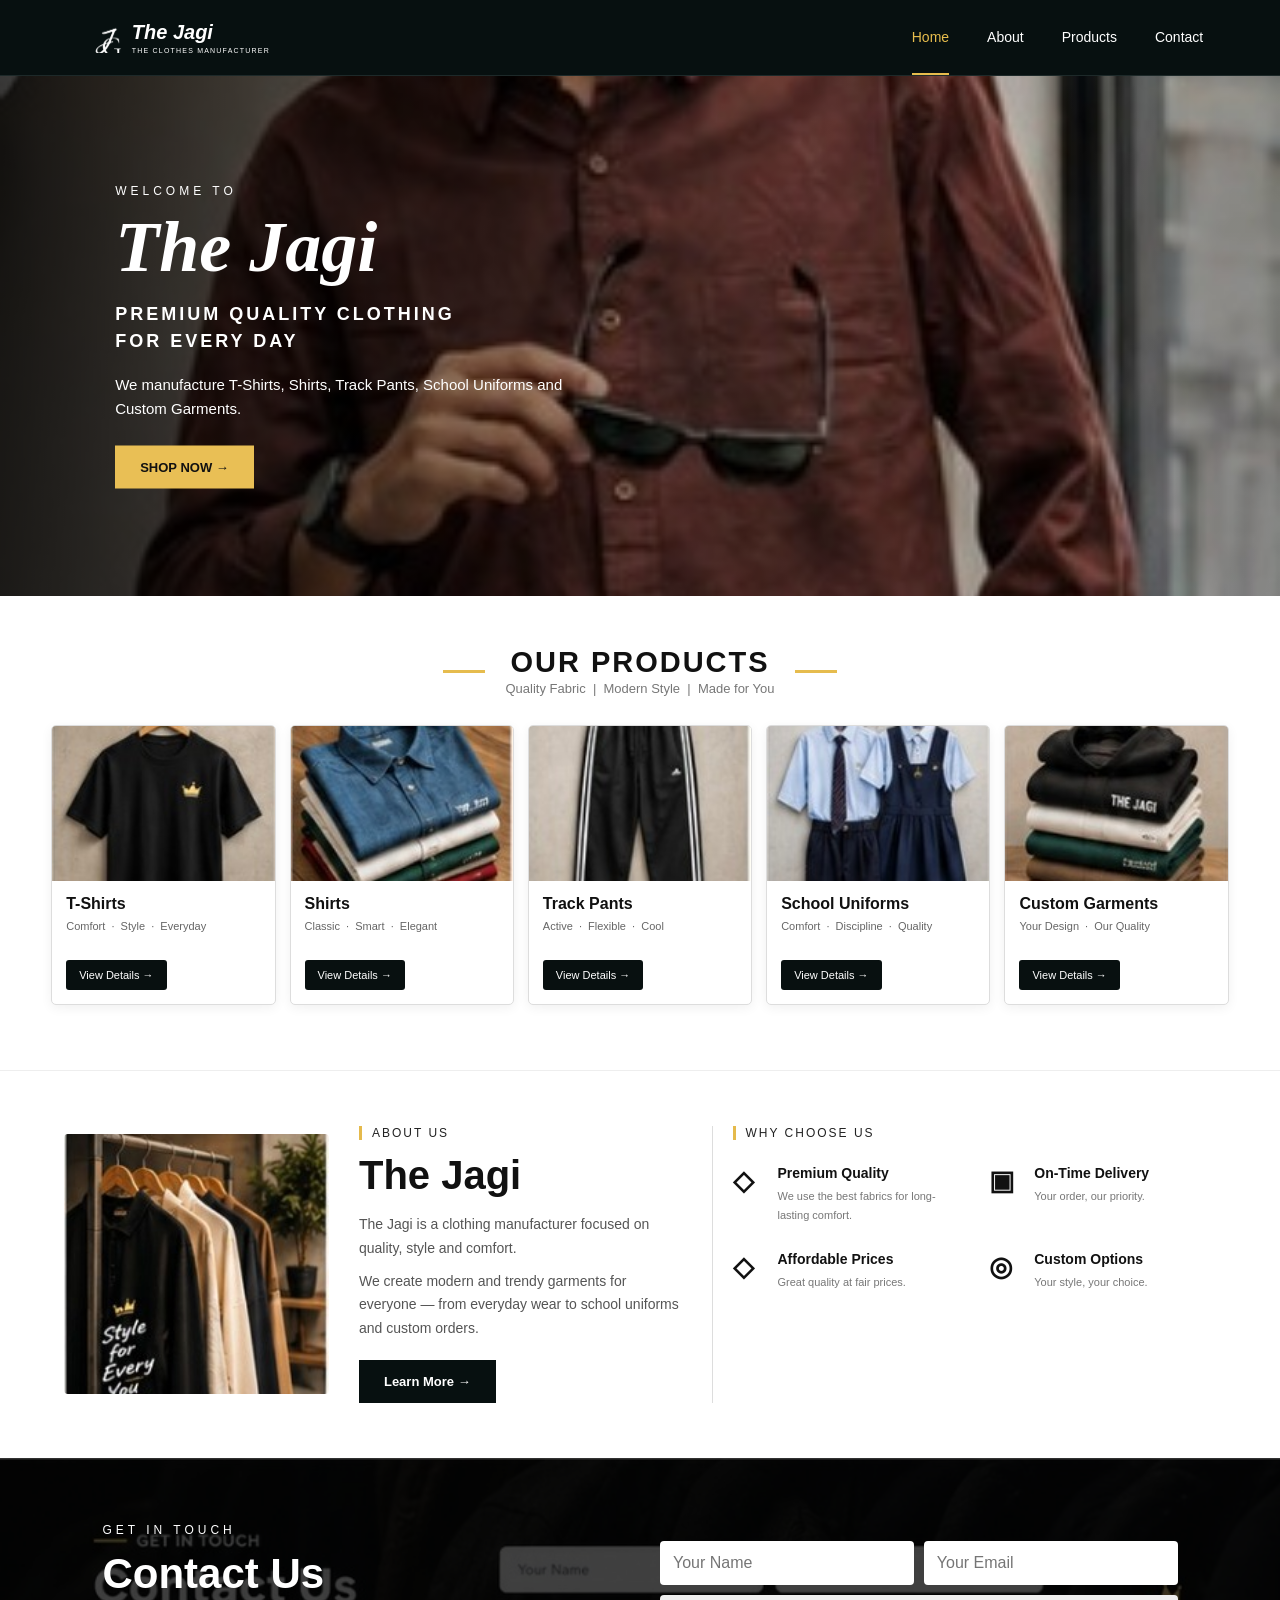
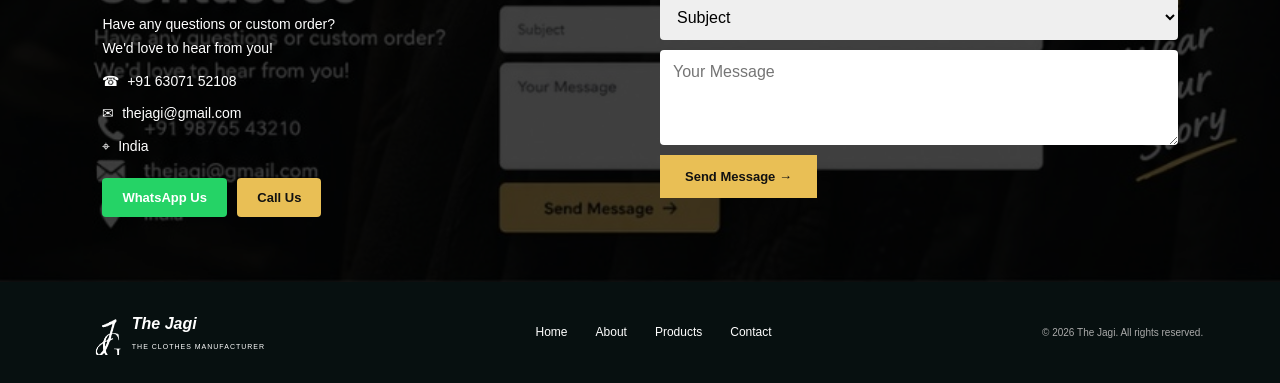
==== index.html @ 362e5039 "Update index.html" ====
<!DOCTYPE html>
<html lang="en">
<head>
  <meta charset="UTF-8">
  <meta name="viewport" content="width=device-width, initial-scale=1.0">
  <meta name="description" content="The Jagi - Premium clothing manufacturer for T-Shirts, Shirts, Track Pants, School Uniforms and Custom Garments.">
  <title>The Jagi | The Clothes Manufacturer</title>
  <link rel="stylesheet" href="style.css">
</head>
<body>
<header class="site-header">
  <a class="brand" href="#home" aria-label="The Jagi home">
    <img src="images/jagi-logo-white.png" alt="Jagi logo">
    <span><b>The Jagi</b><small>THE CLOTHES MANUFACTURER</small></span>
  </a>
  <nav>
    <a class="active" href="#home">Home</a>
    <a href="#about">About</a>
    <a href="#products">Products</a>
    <a href="#contact">Contact</a>
  </nav>
  <button class="menu" aria-label="Open menu">☰</button>
</header>

<main>
<section class="hero" id="home">
  <img class="hero-photo" src="images/hero.jpg" alt="The Jagi fashion collection">
  <div class="hero-overlay"></div>
  <div class="hero-content">
    <p class="eyebrow">WELCOME TO</p>
    <h1>The Jagi</h1>
    <h2>PREMIUM QUALITY CLOTHING<br>FOR EVERY DAY</h2>
    <p>We manufacture T-Shirts, Shirts, Track Pants, School Uniforms and Custom Garments.</p>
    <a class="gold-button" href="#products">SHOP NOW →</a>
  </div>
</section>

<section class="products-section" id="products">
  <div class="section-title"><span></span><div><p>OUR PRODUCTS</p><small>Quality Fabric &nbsp;|&nbsp; Modern Style &nbsp;|&nbsp; Made for You</small></div><span></span></div>
  <div class="products">
    <article class="card"><img src="images/tshirts.jpg" alt="T-Shirts"><div><h3>T-Shirts</h3><p>Comfort &nbsp;·&nbsp; Style &nbsp;·&nbsp; Everyday</p><a href="#contact">View Details →</a></div></article>
    <article class="card"><img src="images/shirts.jpg" alt="Shirts"><div><h3>Shirts</h3><p>Classic &nbsp;·&nbsp; Smart &nbsp;·&nbsp; Elegant</p><a href="#contact">View Details →</a></div></article>
    <article class="card"><img src="images/track-pants.jpg" alt="Track Pants"><div><h3>Track Pants</h3><p>Active &nbsp;·&nbsp; Flexible &nbsp;·&nbsp; Cool</p><a href="#contact">View Details →</a></div></article>
    <article class="card"><img src="images/school-uniforms.jpg" alt="School Uniforms"><div><h3>School Uniforms</h3><p>Comfort &nbsp;·&nbsp; Discipline &nbsp;·&nbsp; Quality</p><a href="#contact">View Details →</a></div></article>
    <article class="card"><img src="images/custom-garments.jpg" alt="Custom Garments"><div><h3>Custom Garments</h3><p>Your Design &nbsp;·&nbsp; Our Quality</p><a href="#contact">View Details →</a></div></article>
  </div>
</section>

<section class="about" id="about">
  <img src="images/about.jpg" alt="The Jagi clothing collection">
  <div class="about-copy"><p class="eyebrow dark">ABOUT US</p><h2>The Jagi</h2><p>The Jagi is a clothing manufacturer focused on quality, style and comfort.</p><p>We create modern and trendy garments for everyone — from everyday wear to school uniforms and custom orders.</p><a class="dark-button" href="#contact">Learn More →</a></div>
  <div class="why"><p class="eyebrow dark">WHY CHOOSE US</p><div class="why-grid"><div><b>◇</b><h4>Premium Quality</h4><small>We use the best fabrics for long-lasting comfort.</small></div><div><b>▣</b><h4>On-Time Delivery</h4><small>Your order, our priority.</small></div><div><b>◇</b><h4>Affordable Prices</h4><small>Great quality at fair prices.</small></div><div><b>◎</b><h4>Custom Options</h4><small>Your style, your choice.</small></div></div></div>
</section>

<section class="contact" id="contact">
  <img class="contact-bg" src="images/contact-bg.jpg" alt="">
  <div class="contact-overlay"></div>
  <div class="contact-copy">
  <p class="eyebrow">GET IN TOUCH</p>
  <h2>Contact Us</h2>

  <p>Have any questions or custom order?<br>
  We'd love to hear from you!</p>

  <p>☎ &nbsp;+91 63071 52108</p>
  <p>✉ &nbsp;thejagi@gmail.com</p>
  <p>⌖ &nbsp;India</p>

  <a href="https://wa.me/916307152108" class="whatsapp-btn">
    WhatsApp Us
  </a>

  <a href="tel:+916307152108" class="call-btn">
    Call Us
  </a>
  </div>
  <form id="contactForm"><input id="name" placeholder="Your Name" required><input id="email" type="email" placeholder="Your Email" required><select id="subject"><option>Subject</option><option>Bulk Order</option><option>Custom Garments</option><option>School Uniforms</option></select><textarea id="message" placeholder="Your Message"></textarea><button class="gold-button" type="submit">Send Message →</button></form>
</section>
</main>

<footer><div class="footer-brand"><img src="images/jagi-logo-white.png" alt="Jagi logo"><b>The Jagi</b><small>THE CLOTHES MANUFACTURER</small></div><div class="footer-links"><a href="#home">Home</a><a href="#about">About</a><a href="#products">Products</a><a href="#contact">Contact</a></div><p>© 2026 The Jagi. All rights reserved.</p></footer>
<script src="script.js"></script>
</body>
</html>
---- style.css ----
*{box-sizing:border-box;margin:0;padding:0}html{scroll-behavior:smooth}body{font-family:Arial,Helvetica,sans-serif;color:#111;background:#fff}.site-header{height:76px;background:#071010;color:#fff;display:flex;align-items:center;justify-content:space-between;padding:0 6%;position:sticky;top:0;z-index:20;border-bottom:1px solid #1d2929}.brand{display:flex;align-items:center;gap:10px;color:#fff;text-decoration:none}.brand img{width:45px;height:48px;object-fit:contain}.brand span{display:flex;flex-direction:column}.brand b{font-size:20px;font-style:italic}.brand small{font-size:7px;letter-spacing:1.2px;margin-top:3px}.site-header nav{display:flex;gap:38px}.site-header nav a{color:#fff;text-decoration:none;font-size:14px;padding:28px 0}.site-header nav a.active{color:#e7bd4d;border-bottom:2px solid #e7bd4d}.menu{display:none;background:none;color:#fff;border:0;font-size:24px}.hero{height:520px;position:relative;overflow:hidden;background:#111}.hero-photo{width:100%;height:100%;object-fit:cover;object-position:center}.hero-overlay{position:absolute;inset:0;background:linear-gradient(90deg,rgba(0,0,0,.78),rgba(0,0,0,.12) 70%)}.hero-content{position:absolute;left:9%;top:50%;transform:translateY(-50%);max-width:480px;color:#fff}.eyebrow{letter-spacing:4px;font-size:12px;margin-bottom:13px}.hero h1{font-size:72px;font-family:Georgia,serif;font-style:italic;line-height:1}.hero h2{font-size:18px;letter-spacing:3px;line-height:1.5;margin:18px 0}.hero-content>p:not(.eyebrow){font-size:15px;line-height:1.6;margin-bottom:25px}.gold-button,.dark-button{display:inline-block;border:0;padding:14px 25px;text-decoration:none;font-weight:700;font-size:13px}.gold-button{background:#e9bf55;color:#111}.dark-button{background:#071010;color:#fff}.products-section{padding:50px 4% 65px}.section-title{display:flex;align-items:center;justify-content:center;gap:20px;text-align:center;margin-bottom:28px}.section-title>span{width:42px;height:3px;background:#e6bc4e}.section-title p{font-size:29px;font-weight:800;letter-spacing:2px}.section-title small{color:#777;font-size:13px}.products{display:grid;grid-template-columns:repeat(5,1fr);gap:14px}.card{border:1px solid #ddd;border-radius:5px;overflow:hidden;background:#fff;box-shadow:0 3px 12px rgba(0,0,0,.06)}.card img{display:block;width:100%;height:155px;object-fit:cover}.card>div{padding:14px}.card h3{font-size:16px;margin-bottom:7px}.card p{font-size:11px;color:#666;min-height:27px}.card a{display:inline-block;margin-top:13px;background:#081010;color:#fff;text-decoration:none;padding:9px 13px;font-size:11px;border-radius:3px}.about{display:grid;grid-template-columns:23% 28% 1fr;gap:30px;align-items:center;padding:55px 5%;border-top:1px solid #eee}.about>img{width:100%;height:260px;object-fit:cover;border-radius:4px}.eyebrow.dark{color:#222;border-left:3px solid #e5ba4c;padding-left:10px;letter-spacing:2px}.about-copy h2{font-size:40px;margin:6px 0 15px}.about-copy p:not(.eyebrow){font-size:14px;line-height:1.7;color:#555;margin-bottom:9px}.about-copy .dark-button{margin-top:10px}.why{align-self:stretch;padding-left:20px;border-left:1px solid #ddd}.why-grid{display:grid;grid-template-columns:1fr 1fr;gap:28px 30px;margin-top:25px}.why-grid div{position:relative;padding-left:45px}.why-grid b{position:absolute;left:0;top:0;font-size:27px}.why-grid h4{font-size:14px;margin-bottom:5px}.why-grid small{font-size:11px;color:#777;line-height:1.5}.contact{min-height:370px;position:relative;overflow:hidden;color:#fff;display:grid;grid-template-columns:1fr 1fr;gap:40px;padding:65px 8%;align-items:center}.contact-bg{position:absolute;inset:0;width:100%;height:100%;object-fit:cover}.contact-overlay{position:absolute;inset:0;background:rgba(0,0,0,.75)}.contact>*:not(.contact-bg):not(.contact-overlay){position:relative;z-index:1}.contact h2{font-size:42px;margin-bottom:15px}.contact-copy>p:not(.eyebrow){font-size:14px;line-height:1.7;margin:9px 0}.contact form{display:grid;grid-template-columns:1fr 1fr;gap:10px}.contact input,.contact select,.contact textarea{width:100%;padding:13px;border:0;border-radius:4px;font:inherit}.contact select,.contact textarea{grid-column:1/-1}.contact textarea{height:95px;resize:vertical}.contact button{justify-self:start}.contact form .gold-button{cursor:pointer}footer{background:#071010;color:#fff;display:flex;align-items:center;justify-content:space-between;padding:28px 6%;gap:25px}.footer-brand{display:grid;grid-template-columns:45px auto;grid-template-rows:auto auto;column-gap:10px;align-items:center}.footer-brand img{width:45px;height:45px;grid-row:1/3}.footer-brand b{font-style:italic}.footer-brand small{font-size:7px;letter-spacing:1px}.footer-links{display:flex;gap:28px}.footer-links a{color:#fff;text-decoration:none;font-size:12px}footer>p{font-size:10px;color:#aaa}@media(max-width:900px){.products{grid-template-columns:repeat(2,1fr)}.about{grid-template-columns:1fr 1fr}.why{grid-column:1/-1;border-left:0;border-top:1px solid #ddd;padding:25px 0 0}.hero h1{font-size:56px}.contact{padding:50px 6%}}@media(max-width:650px){.site-header{height:65px;padding:0 5%}.site-header nav{display:none}.menu{display:block}.brand img{width:38px}.hero{height:480px}.hero-content{left:7%;right:7%}.hero h1{font-size:48px}.hero h2{font-size:14px}.products-section{padding:40px 5%}.products{grid-template-columns:1fr 1fr}.card img{height:125px}.section-title p{font-size:22px}.section-title small{font-size:10px}.about{grid-template-columns:1fr;padding:45px 7%}.why{grid-column:auto}.contact{grid-template-columns:1fr;padding:50px 7%}.contact h2{font-size:34px}.contact form{grid-template-columns:1fr}.contact select,.contact textarea{grid-column:auto}.contact button{width:100%}footer{flex-direction:column;align-items:flex-start}.footer-links{flex-wrap:wrap}}
.whatsapp-btn,
.call-btn {
  display: inline-block;
  padding: 12px 20px;
  margin: 10px 6px 0 0;
  border-radius: 4px;
  text-decoration: none;
  font-size: 13px;
  font-weight: 700;
  transition: 0.3s ease;
}

.whatsapp-btn {
  background: #25D366;
  color: #fff;
}

.call-btn {
  background: #e9bf55;
  color: #111;
}

.whatsapp-btn:hover,
.call-btn:hover {
  transform: translateY(-2px);
  opacity: 0.9;
}
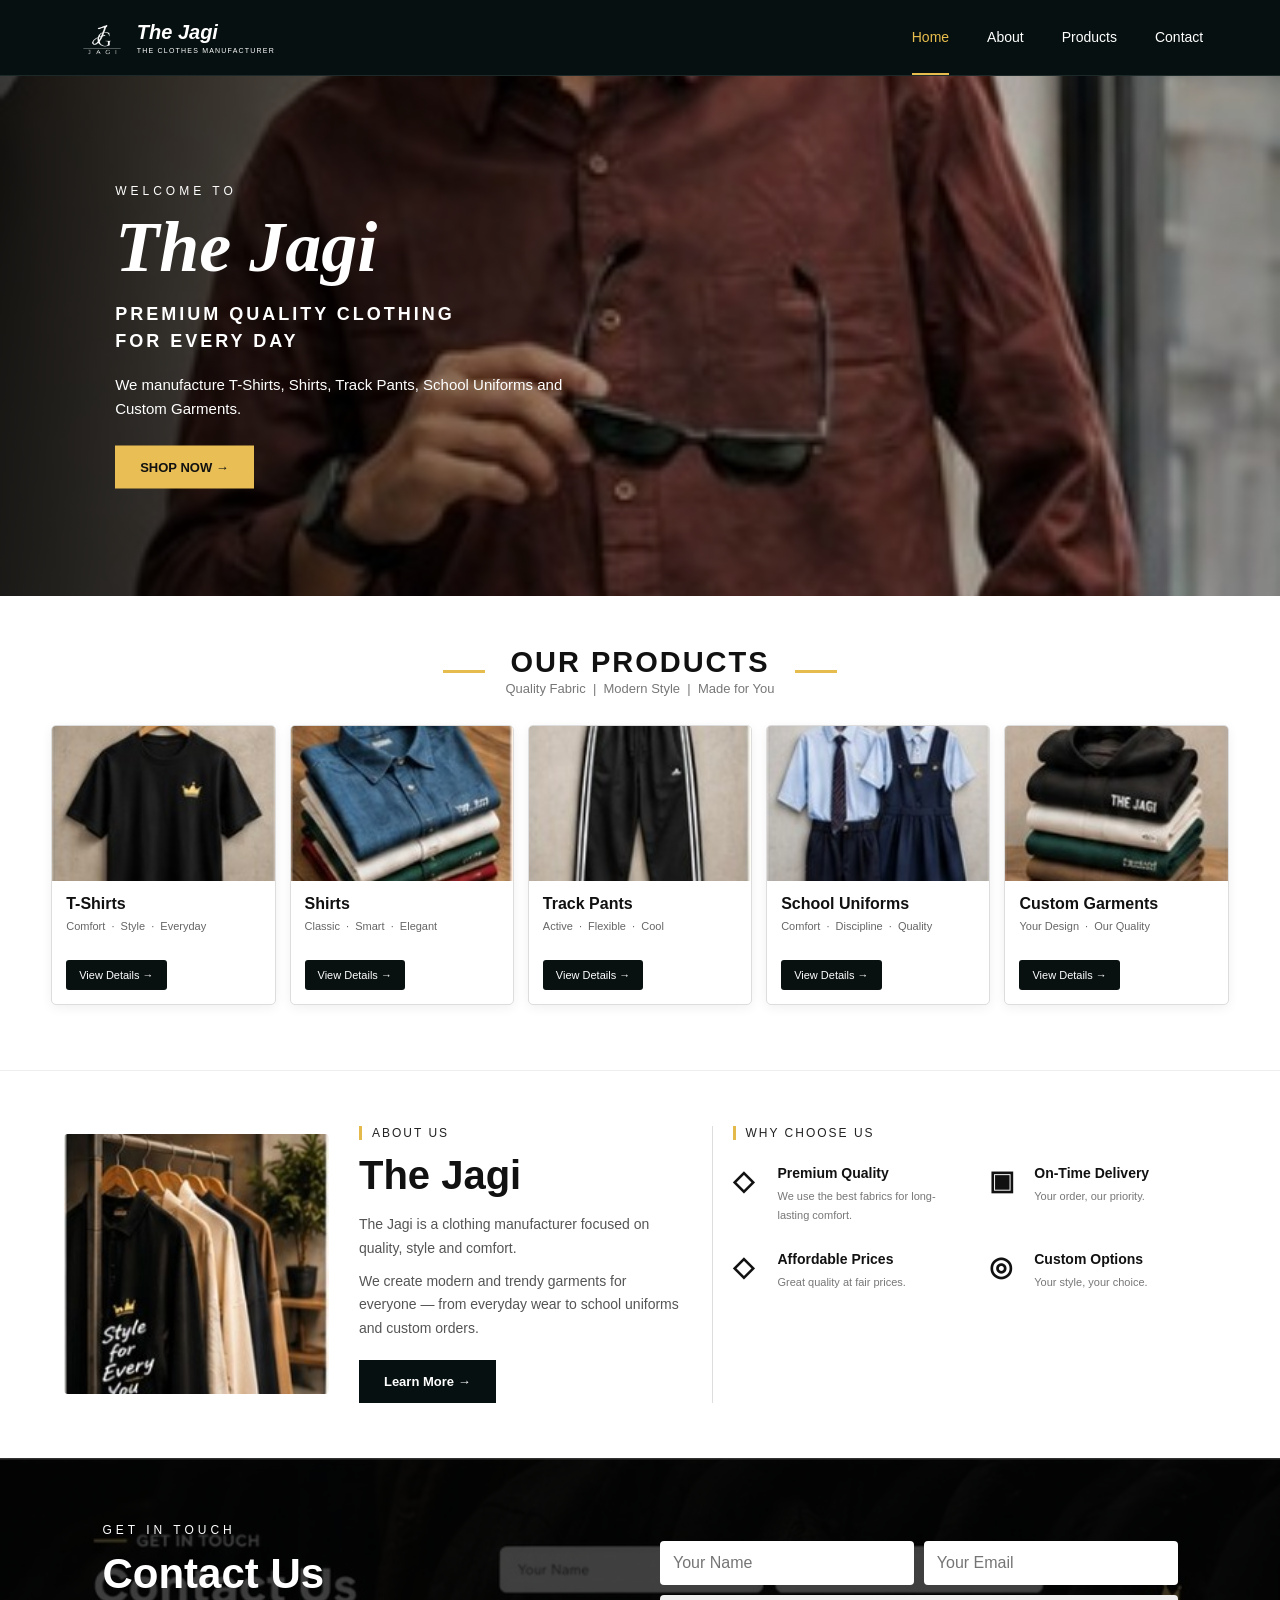
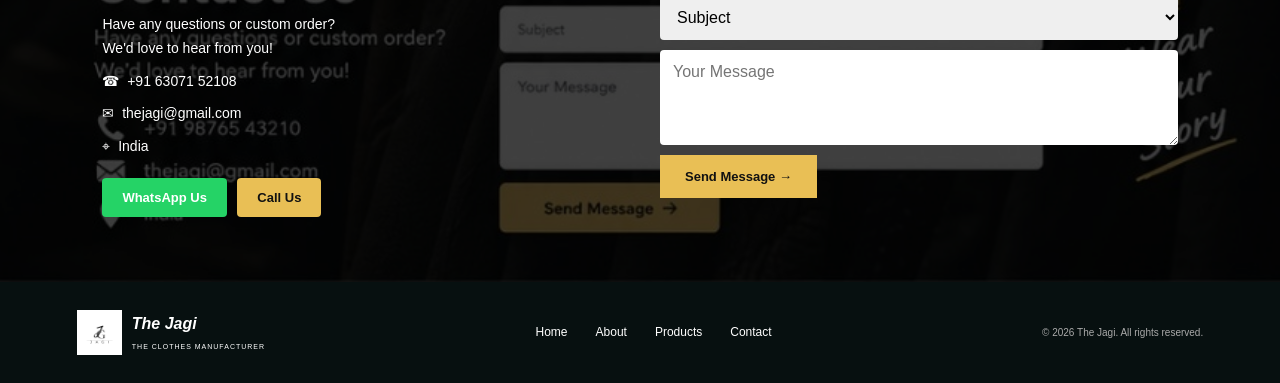
==== commit e3494dc3: "Update index.html" ====
--- a/index.html
+++ b/index.html
@@ -10,7 +10,7 @@
 <body>
 <header class="site-header">
   <a class="brand" href="#home" aria-label="The Jagi home">
-    <img src="images/jagi-logo-white.png" alt="Jagi logo">
+    <img src="images/jagi-logo-white-new.png" alt="Jagi logo">
     <span><b>The Jagi</b><small>THE CLOTHES MANUFACTURER</small></span>
   </a>
   <nav>
--- a/style.css
+++ b/style.css
@@ -1,28 +1,603 @@
-*{box-sizing:border-box;margin:0;padding:0}html{scroll-behavior:smooth}body{font-family:Arial,Helvetica,sans-serif;color:#111;background:#fff}.site-header{height:76px;background:#071010;color:#fff;display:flex;align-items:center;justify-content:space-between;padding:0 6%;position:sticky;top:0;z-index:20;border-bottom:1px solid #1d2929}.brand{display:flex;align-items:center;gap:10px;color:#fff;text-decoration:none}.brand img{width:45px;height:48px;object-fit:contain}.brand span{display:flex;flex-direction:column}.brand b{font-size:20px;font-style:italic}.brand small{font-size:7px;letter-spacing:1.2px;margin-top:3px}.site-header nav{display:flex;gap:38px}.site-header nav a{color:#fff;text-decoration:none;font-size:14px;padding:28px 0}.site-header nav a.active{color:#e7bd4d;border-bottom:2px solid #e7bd4d}.menu{display:none;background:none;color:#fff;border:0;font-size:24px}.hero{height:520px;position:relative;overflow:hidden;background:#111}.hero-photo{width:100%;height:100%;object-fit:cover;object-position:center}.hero-overlay{position:absolute;inset:0;background:linear-gradient(90deg,rgba(0,0,0,.78),rgba(0,0,0,.12) 70%)}.hero-content{position:absolute;left:9%;top:50%;transform:translateY(-50%);max-width:480px;color:#fff}.eyebrow{letter-spacing:4px;font-size:12px;margin-bottom:13px}.hero h1{font-size:72px;font-family:Georgia,serif;font-style:italic;line-height:1}.hero h2{font-size:18px;letter-spacing:3px;line-height:1.5;margin:18px 0}.hero-content>p:not(.eyebrow){font-size:15px;line-height:1.6;margin-bottom:25px}.gold-button,.dark-button{display:inline-block;border:0;padding:14px 25px;text-decoration:none;font-weight:700;font-size:13px}.gold-button{background:#e9bf55;color:#111}.dark-button{background:#071010;color:#fff}.products-section{padding:50px 4% 65px}.section-title{display:flex;align-items:center;justify-content:center;gap:20px;text-align:center;margin-bottom:28px}.section-title>span{width:42px;height:3px;background:#e6bc4e}.section-title p{font-size:29px;font-weight:800;letter-spacing:2px}.section-title small{color:#777;font-size:13px}.products{display:grid;grid-template-columns:repeat(5,1fr);gap:14px}.card{border:1px solid #ddd;border-radius:5px;overflow:hidden;background:#fff;box-shadow:0 3px 12px rgba(0,0,0,.06)}.card img{display:block;width:100%;height:155px;object-fit:cover}.card>div{padding:14px}.card h3{font-size:16px;margin-bottom:7px}.card p{font-size:11px;color:#666;min-height:27px}.card a{display:inline-block;margin-top:13px;background:#081010;color:#fff;text-decoration:none;padding:9px 13px;font-size:11px;border-radius:3px}.about{display:grid;grid-template-columns:23% 28% 1fr;gap:30px;align-items:center;padding:55px 5%;border-top:1px solid #eee}.about>img{width:100%;height:260px;object-fit:cover;border-radius:4px}.eyebrow.dark{color:#222;border-left:3px solid #e5ba4c;padding-left:10px;letter-spacing:2px}.about-copy h2{font-size:40px;margin:6px 0 15px}.about-copy p:not(.eyebrow){font-size:14px;line-height:1.7;color:#555;margin-bottom:9px}.about-copy .dark-button{margin-top:10px}.why{align-self:stretch;padding-left:20px;border-left:1px solid #ddd}.why-grid{display:grid;grid-template-columns:1fr 1fr;gap:28px 30px;margin-top:25px}.why-grid div{position:relative;padding-left:45px}.why-grid b{position:absolute;left:0;top:0;font-size:27px}.why-grid h4{font-size:14px;margin-bottom:5px}.why-grid small{font-size:11px;color:#777;line-height:1.5}.contact{min-height:370px;position:relative;overflow:hidden;color:#fff;display:grid;grid-template-columns:1fr 1fr;gap:40px;padding:65px 8%;align-items:center}.contact-bg{position:absolute;inset:0;width:100%;height:100%;object-fit:cover}.contact-overlay{position:absolute;inset:0;background:rgba(0,0,0,.75)}.contact>*:not(.contact-bg):not(.contact-overlay){position:relative;z-index:1}.contact h2{font-size:42px;margin-bottom:15px}.contact-copy>p:not(.eyebrow){font-size:14px;line-height:1.7;margin:9px 0}.contact form{display:grid;grid-template-columns:1fr 1fr;gap:10px}.contact input,.contact select,.contact textarea{width:100%;padding:13px;border:0;border-radius:4px;font:inherit}.contact select,.contact textarea{grid-column:1/-1}.contact textarea{height:95px;resize:vertical}.contact button{justify-self:start}.contact form .gold-button{cursor:pointer}footer{background:#071010;color:#fff;display:flex;align-items:center;justify-content:space-between;padding:28px 6%;gap:25px}.footer-brand{display:grid;grid-template-columns:45px auto;grid-template-rows:auto auto;column-gap:10px;align-items:center}.footer-brand img{width:45px;height:45px;grid-row:1/3}.footer-brand b{font-style:italic}.footer-brand small{font-size:7px;letter-spacing:1px}.footer-links{display:flex;gap:28px}.footer-links a{color:#fff;text-decoration:none;font-size:12px}footer>p{font-size:10px;color:#aaa}@media(max-width:900px){.products{grid-template-columns:repeat(2,1fr)}.about{grid-template-columns:1fr 1fr}.why{grid-column:1/-1;border-left:0;border-top:1px solid #ddd;padding:25px 0 0}.hero h1{font-size:56px}.contact{padding:50px 6%}}@media(max-width:650px){.site-header{height:65px;padding:0 5%}.site-header nav{display:none}.menu{display:block}.brand img{width:38px}.hero{height:480px}.hero-content{left:7%;right:7%}.hero h1{font-size:48px}.hero h2{font-size:14px}.products-section{padding:40px 5%}.products{grid-template-columns:1fr 1fr}.card img{height:125px}.section-title p{font-size:22px}.section-title small{font-size:10px}.about{grid-template-columns:1fr;padding:45px 7%}.why{grid-column:auto}.contact{grid-template-columns:1fr;padding:50px 7%}.contact h2{font-size:34px}.contact form{grid-template-columns:1fr}.contact select,.contact textarea{grid-column:auto}.contact button{width:100%}footer{flex-direction:column;align-items:flex-start}.footer-links{flex-wrap:wrap}}
+*{
+  box-sizing:border-box;
+  margin:0;
+  padding:0;
+}
+
+html{
+  scroll-behavior:smooth;
+}
+
+body{
+  font-family:Arial,Helvetica,sans-serif;
+  color:#111;
+  background:#fff;
+}
+
+/* HEADER */
+.site-header{
+  height:76px;
+  background:#071010;
+  color:#fff;
+  display:flex;
+  align-items:center;
+  justify-content:space-between;
+  padding:0 6%;
+  position:sticky;
+  top:0;
+  z-index:20;
+  border-bottom:1px solid #1d2929;
+}
+
+.brand{
+  display:flex;
+  align-items:center;
+  gap:10px;
+  color:#fff;
+  text-decoration:none;
+}
+
+.brand img{
+  width:50px;
+  height:50px;
+  object-fit:contain;
+}
+
+.brand span{
+  display:flex;
+  flex-direction:column;
+}
+
+.brand b{
+  font-size:20px;
+  font-style:italic;
+}
+
+.brand small{
+  font-size:7px;
+  letter-spacing:1.2px;
+  margin-top:3px;
+}
+
+.site-header nav{
+  display:flex;
+  gap:38px;
+}
+
+.site-header nav a{
+  color:#fff;
+  text-decoration:none;
+  font-size:14px;
+  padding:28px 0;
+}
+
+.site-header nav a.active{
+  color:#e7bd4d;
+  border-bottom:2px solid #e7bd4d;
+}
+
+.menu{
+  display:none;
+  background:none;
+  color:#fff;
+  border:0;
+  font-size:24px;
+}
+
+/* HERO */
+.hero{
+  height:520px;
+  position:relative;
+  overflow:hidden;
+  background:#111;
+}
+
+.hero-photo{
+  width:100%;
+  height:100%;
+  object-fit:cover;
+  object-position:center;
+}
+
+.hero-overlay{
+  position:absolute;
+  inset:0;
+  background:linear-gradient(
+    90deg,
+    rgba(0,0,0,.78),
+    rgba(0,0,0,.12) 70%
+  );
+}
+
+.hero-content{
+  position:absolute;
+  left:9%;
+  top:50%;
+  transform:translateY(-50%);
+  max-width:480px;
+  color:#fff;
+}
+
+.eyebrow{
+  letter-spacing:4px;
+  font-size:12px;
+  margin-bottom:13px;
+}
+
+.hero h1{
+  font-size:72px;
+  font-family:Georgia,serif;
+  font-style:italic;
+  line-height:1;
+}
+
+.hero h2{
+  font-size:18px;
+  letter-spacing:3px;
+  line-height:1.5;
+  margin:18px 0;
+}
+
+.hero-content>p:not(.eyebrow){
+  font-size:15px;
+  line-height:1.6;
+  margin-bottom:25px;
+}
+
+/* BUTTONS */
+.gold-button,
+.dark-button{
+  display:inline-block;
+  border:0;
+  padding:14px 25px;
+  text-decoration:none;
+  font-weight:700;
+  font-size:13px;
+}
+
+.gold-button{
+  background:#e9bf55;
+  color:#111;
+}
+
+.dark-button{
+  background:#071010;
+  color:#fff;
+}
+
+/* PRODUCTS */
+.products-section{
+  padding:50px 4% 65px;
+}
+
+.section-title{
+  display:flex;
+  align-items:center;
+  justify-content:center;
+  gap:20px;
+  text-align:center;
+  margin-bottom:28px;
+}
+
+.section-title>span{
+  width:42px;
+  height:3px;
+  background:#e6bc4e;
+}
+
+.section-title p{
+  font-size:29px;
+  font-weight:800;
+  letter-spacing:2px;
+}
+
+.section-title small{
+  color:#777;
+  font-size:13px;
+}
+
+.products{
+  display:grid;
+  grid-template-columns:repeat(5,1fr);
+  gap:14px;
+}
+
+.card{
+  border:1px solid #ddd;
+  border-radius:5px;
+  overflow:hidden;
+  background:#fff;
+  box-shadow:0 3px 12px rgba(0,0,0,.06);
+}
+
+.card img{
+  display:block;
+  width:100%;
+  height:155px;
+  object-fit:cover;
+}
+
+.card>div{
+  padding:14px;
+}
+
+.card h3{
+  font-size:16px;
+  margin-bottom:7px;
+}
+
+.card p{
+  font-size:11px;
+  color:#666;
+  min-height:27px;
+}
+
+.card a{
+  display:inline-block;
+  margin-top:13px;
+  background:#081010;
+  color:#fff;
+  text-decoration:none;
+  padding:9px 13px;
+  font-size:11px;
+  border-radius:3px;
+}
+
+/* ABOUT */
+.about{
+  display:grid;
+  grid-template-columns:23% 28% 1fr;
+  gap:30px;
+  align-items:center;
+  padding:55px 5%;
+  border-top:1px solid #eee;
+}
+
+.about>img{
+  width:100%;
+  height:260px;
+  object-fit:cover;
+  border-radius:4px;
+}
+
+.eyebrow.dark{
+  color:#222;
+  border-left:3px solid #e5ba4c;
+  padding-left:10px;
+  letter-spacing:2px;
+}
+
+.about-copy h2{
+  font-size:40px;
+  margin:6px 0 15px;
+}
+
+.about-copy p:not(.eyebrow){
+  font-size:14px;
+  line-height:1.7;
+  color:#555;
+  margin-bottom:9px;
+}
+
+.about-copy .dark-button{
+  margin-top:10px;
+}
+
+/* WHY CHOOSE US */
+.why{
+  align-self:stretch;
+  padding-left:20px;
+  border-left:1px solid #ddd;
+}
+
+.why-grid{
+  display:grid;
+  grid-template-columns:1fr 1fr;
+  gap:28px 30px;
+  margin-top:25px;
+}
+
+.why-grid div{
+  position:relative;
+  padding-left:45px;
+}
+
+.why-grid b{
+  position:absolute;
+  left:0;
+  top:0;
+  font-size:27px;
+}
+
+.why-grid h4{
+  font-size:14px;
+  margin-bottom:5px;
+}
+
+.why-grid small{
+  font-size:11px;
+  color:#777;
+  line-height:1.5;
+}
+
+/* CONTACT */
+.contact{
+  min-height:370px;
+  position:relative;
+  overflow:hidden;
+  color:#fff;
+  display:grid;
+  grid-template-columns:1fr 1fr;
+  gap:40px;
+  padding:65px 8%;
+  align-items:center;
+}
+
+.contact-bg{
+  position:absolute;
+  inset:0;
+  width:100%;
+  height:100%;
+  object-fit:cover;
+}
+
+.contact-overlay{
+  position:absolute;
+  inset:0;
+  background:rgba(0,0,0,.75);
+}
+
+.contact>*:not(.contact-bg):not(.contact-overlay){
+  position:relative;
+  z-index:1;
+}
+
+.contact h2{
+  font-size:42px;
+  margin-bottom:15px;
+}
+
+.contact-copy>p:not(.eyebrow){
+  font-size:14px;
+  line-height:1.7;
+  margin:9px 0;
+}
+
+.contact form{
+  display:grid;
+  grid-template-columns:1fr 1fr;
+  gap:10px;
+}
+
+.contact input,
+.contact select,
+.contact textarea{
+  width:100%;
+  padding:13px;
+  border:0;
+  border-radius:4px;
+  font:inherit;
+}
+
+.contact select,
+.contact textarea{
+  grid-column:1/-1;
+}
+
+.contact textarea{
+  height:95px;
+  resize:vertical;
+}
+
+.contact button{
+  justify-self:start;
+}
+
+.contact form .gold-button{
+  cursor:pointer;
+}
+
+/* WHATSAPP + CALL */
 .whatsapp-btn,
-.call-btn {
-  display: inline-block;
-  padding: 12px 20px;
-  margin: 10px 6px 0 0;
-  border-radius: 4px;
-  text-decoration: none;
-  font-size: 13px;
-  font-weight: 700;
-  transition: 0.3s ease;
-}
-
-.whatsapp-btn {
-  background: #25D366;
-  color: #fff;
-}
-
-.call-btn {
-  background: #e9bf55;
-  color: #111;
+.call-btn{
+  display:inline-block;
+  padding:12px 20px;
+  margin:10px 6px 0 0;
+  border-radius:4px;
+  text-decoration:none;
+  font-size:13px;
+  font-weight:700;
+  transition:.3s ease;
+}
+
+.whatsapp-btn{
+  background:#25D366;
+  color:#fff;
+}
+
+.call-btn{
+  background:#e9bf55;
+  color:#111;
 }
 
 .whatsapp-btn:hover,
-.call-btn:hover {
-  transform: translateY(-2px);
-  opacity: 0.9;
-}
+.call-btn:hover{
+  transform:translateY(-2px);
+  opacity:.9;
+}
+
+/* FOOTER */
+footer{
+  background:#071010;
+  color:#fff;
+  display:flex;
+  align-items:center;
+  justify-content:space-between;
+  padding:28px 6%;
+  gap:25px;
+}
+
+.footer-brand{
+  display:grid;
+  grid-template-columns:45px auto;
+  grid-template-rows:auto auto;
+  column-gap:10px;
+  align-items:center;
+}
+
+.footer-brand img{
+  width:45px;
+  height:45px;
+  grid-row:1/3;
+}
+
+.footer-brand b{
+  font-style:italic;
+}
+
+.footer-brand small{
+  font-size:7px;
+  letter-spacing:1px;
+}
+
+.footer-links{
+  display:flex;
+  gap:28px;
+}
+
+.footer-links a{
+  color:#fff;
+  text-decoration:none;
+  font-size:12px;
+}
+
+footer>p{
+  font-size:10px;
+  color:#aaa;
+}
+
+/* TABLET */
+@media(max-width:900px){
+
+  .products{
+    grid-template-columns:repeat(2,1fr);
+  }
+
+  .about{
+    grid-template-columns:1fr 1fr;
+  }
+
+  .why{
+    grid-column:1/-1;
+    border-left:0;
+    border-top:1px solid #ddd;
+    padding:25px 0 0;
+  }
+
+  .hero h1{
+    font-size:56px;
+  }
+
+  .contact{
+    padding:50px 6%;
+  }
+}
+
+/* MOBILE */
+@media(max-width:650px){
+
+  .site-header{
+    height:65px;
+    padding:0 5%;
+  }
+
+  .site-header nav{
+    display:none;
+  }
+
+  .menu{
+    display:block;
+  }
+
+  .brand img{
+    width:38px;
+    height:42px;
+  }
+
+  .hero{
+    height:480px;
+  }
+
+  .hero-content{
+    left:7%;
+    right:7%;
+  }
+
+  .hero h1{
+    font-size:48px;
+  }
+
+  .hero h2{
+    font-size:14px;
+  }
+
+  .products-section{
+    padding:40px 5%;
+  }
+
+  .products{
+    grid-template-columns:1fr 1fr;
+  }
+
+  .card img{
+    height:125px;
+  }
+
+  .section-title p{
+    font-size:22px;
+  }
+
+  .section-title small{
+    font-size:10px;
+  }
+
+  .about{
+    grid-template-columns:1fr;
+    padding:45px 7%;
+  }
+
+  .why{
+    grid-column:auto;
+  }
+
+  .contact{
+    grid-template-columns:1fr;
+    padding:50px 7%;
+  }
+
+  .contact h2{
+    font-size:34px;
+  }
+
+  .contact form{
+    grid-template-columns:1fr;
+  }
+
+  .contact select,
+  .contact textarea{
+    grid-column:auto;
+  }
+
+  .contact button{
+    width:100%;
+  }
+
+  footer{
+    flex-direction:column;
+    align-items:flex-start;
+  }
+
+  .footer-links{
+    flex-wrap:wrap;
+  }
+}
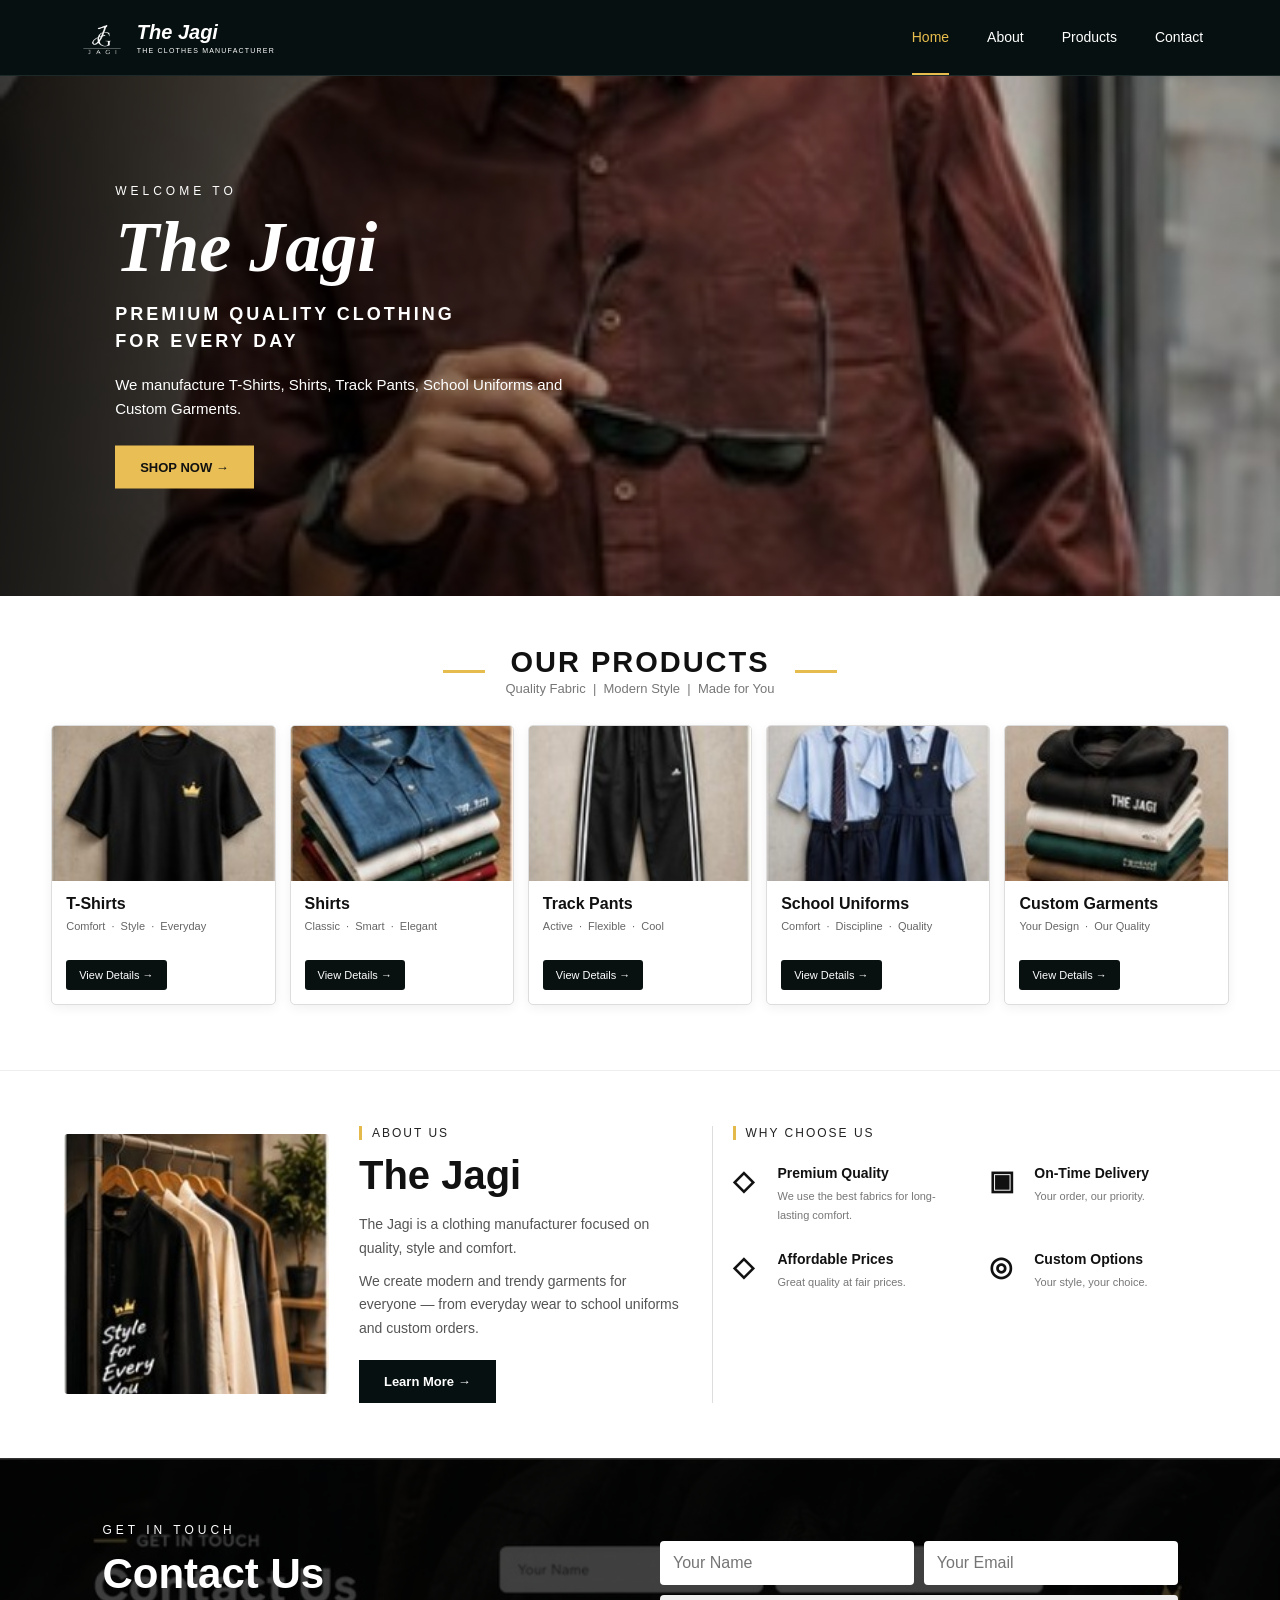
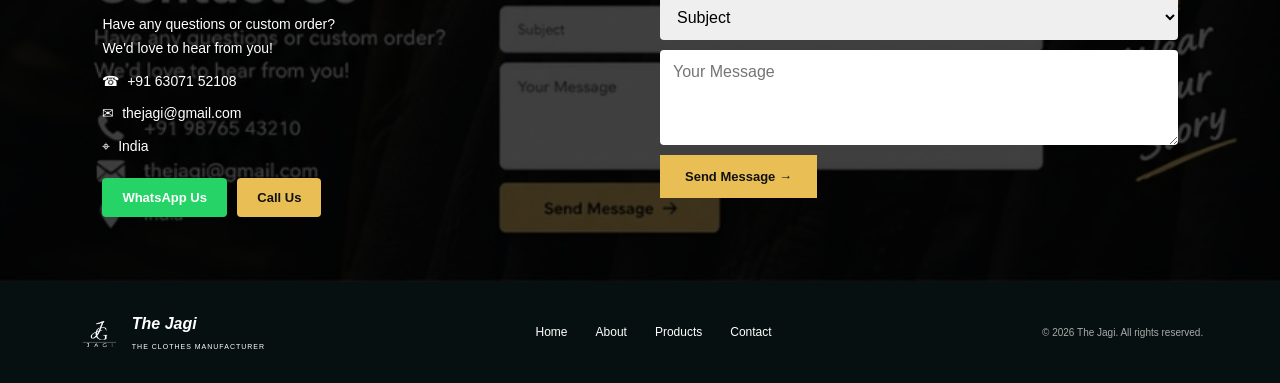
==== commit 491179d6: "Update index.html" ====
--- a/index.html
+++ b/index.html
@@ -78,7 +78,7 @@
 </section>
 </main>
 
-<footer><div class="footer-brand"><img src="images/jagi-logo-white.png" alt="Jagi logo"><b>The Jagi</b><small>THE CLOTHES MANUFACTURER</small></div><div class="footer-links"><a href="#home">Home</a><a href="#about">About</a><a href="#products">Products</a><a href="#contact">Contact</a></div><p>© 2026 The Jagi. All rights reserved.</p></footer>
+<footer><div class="footer-brand"><img src="images/jagi-logo-white-new.png" alt="Jagi logo"><b>The Jagi</b><small>THE CLOTHES MANUFACTURER</small></div><div class="footer-links"><a href="#home">Home</a><a href="#about">About</a><a href="#products">Products</a><a href="#contact">Contact</a></div><p>© 2026 The Jagi. All rights reserved.</p></footer>
 <script src="script.js"></script>
 </body>
 </html>
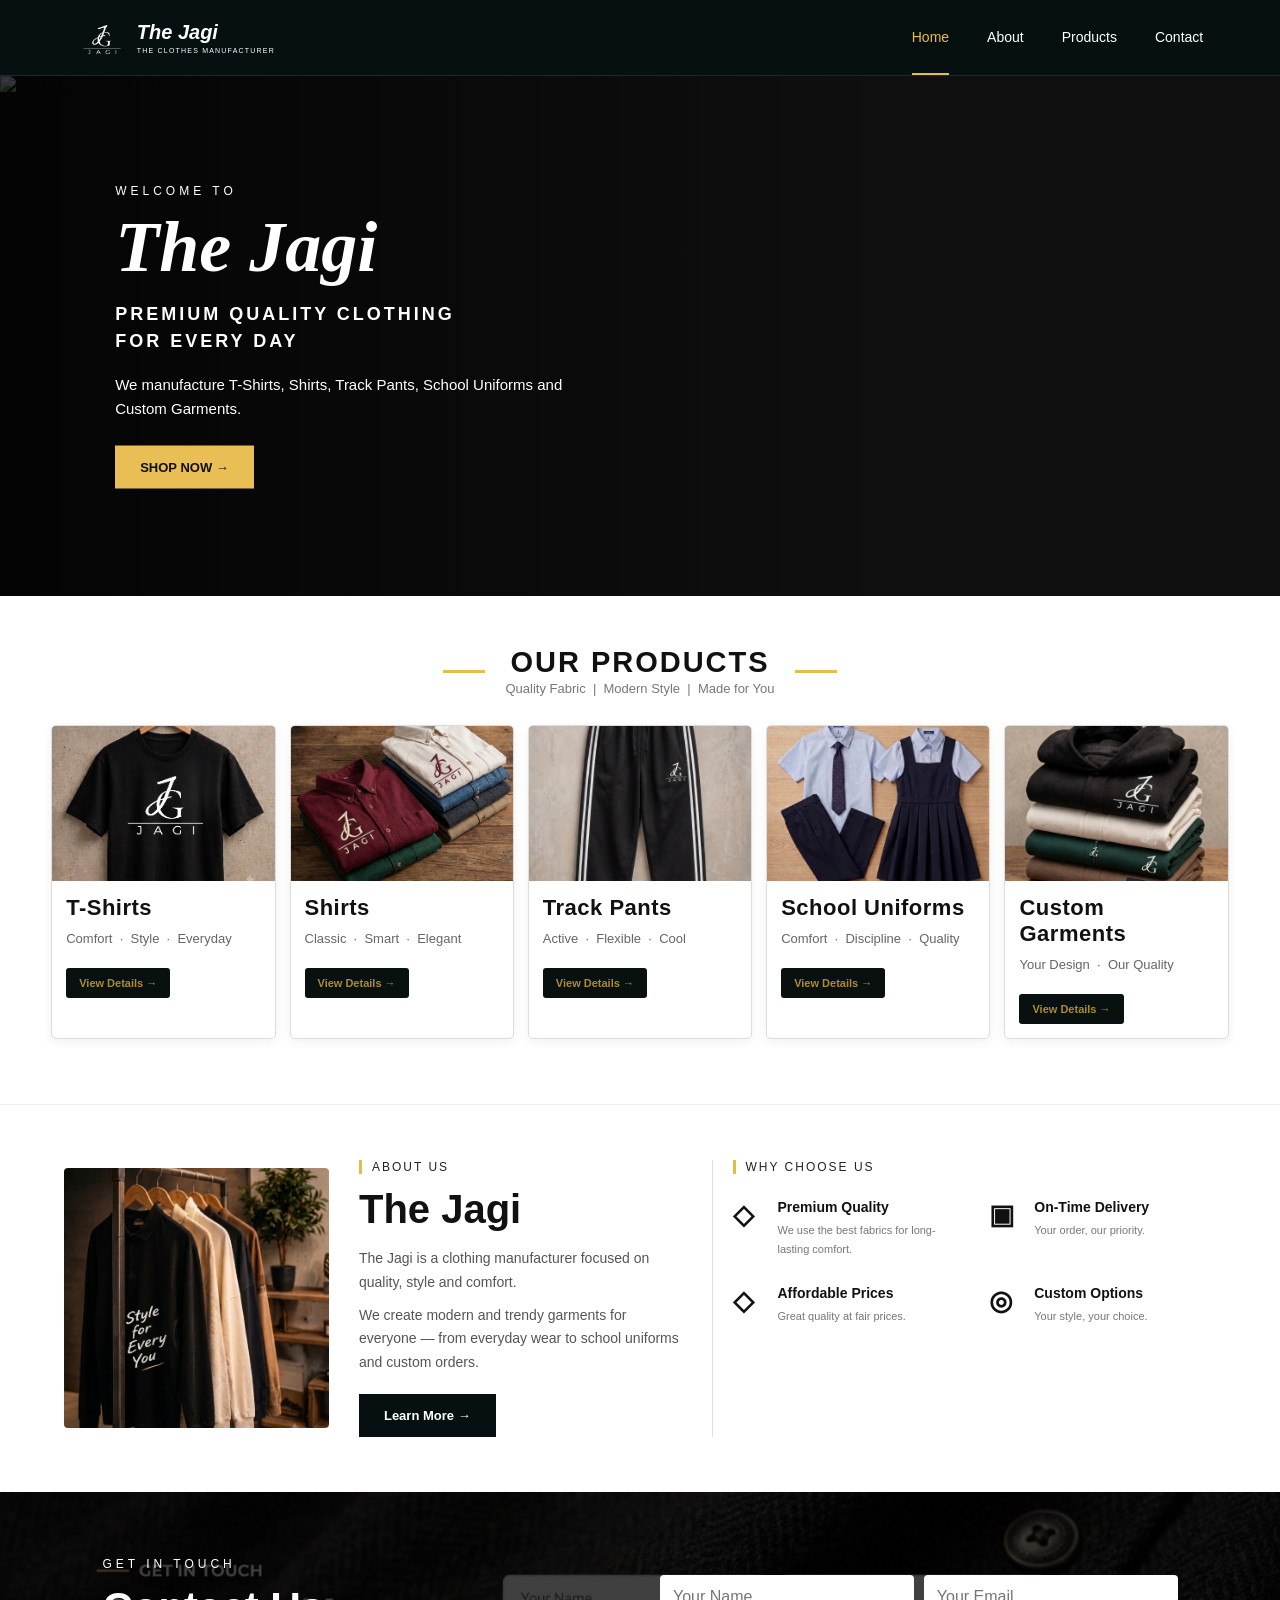
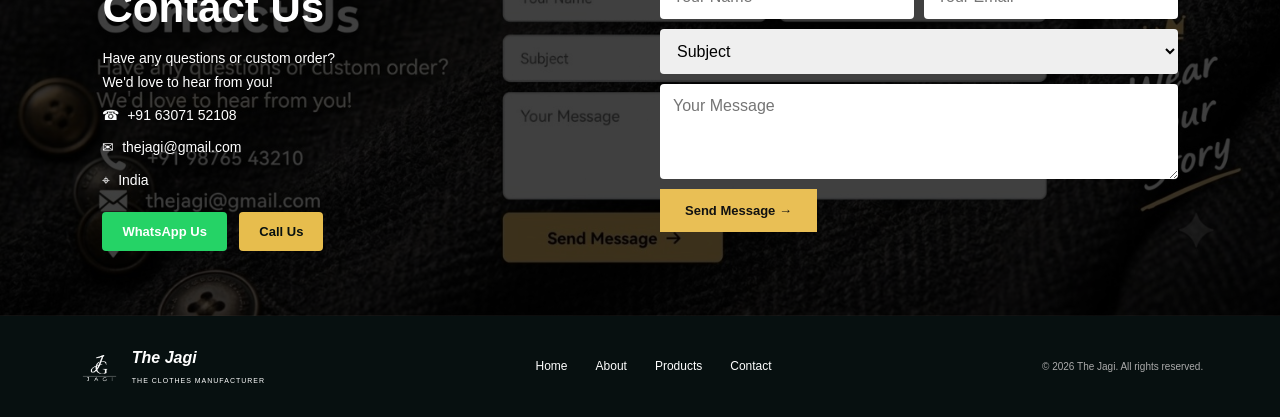
==== commit 5b2465ba: "Update index.html" ====
--- a/index.html
+++ b/index.html
@@ -24,7 +24,7 @@
 
 <main>
 <section class="hero" id="home">
-  <img class="hero-photo" src="images/hero.jpg" alt="The Jagi fashion collection">
+  <img class="hero-photo" src="images/hero.png" alt="The Jagi fashion collection">
   <div class="hero-overlay"></div>
   <div class="hero-content">
     <p class="eyebrow">WELCOME TO</p>
--- a/style.css
+++ b/style.css
@@ -600,4 +600,102 @@
   .footer-links{
     flex-wrap:wrap;
   }
-}
+}@media(max-width:650px){
+
+  .site-header{
+    position:relative;
+  }
+
+  .site-header nav{
+    display:none;
+    position:absolute;
+    top:65px;
+    left:0;
+    width:100%;
+    background:#071010;
+    flex-direction:column;
+    gap:0;
+    padding:10px 0;
+  }
+
+  .site-header nav.open{
+    display:flex;
+  }
+
+  .site-header nav a{
+    padding:15px 7%;
+    border-bottom:1px solid #1d2929;
+  }
+
+  .menu{
+    display:block;
+    cursor:pointer;
+  }
+
+}/* Premium Product Cards */
+
+.card{
+  transition: transform 0.3s ease, box-shadow 0.3s ease;
+  overflow:hidden;
+}
+
+.card img{
+  transition: transform 0.4s ease;
+}
+
+.card:hover{
+  transform: translateY(-8px);
+  box-shadow: 0 12px 30px rgba(0,0,0,0.15);
+}
+
+.card:hover img{
+  transform: scale(1.05);
+}.card h3{
+  font-size:22px;
+  margin-bottom:8px;
+  letter-spacing:0.5px;
+}
+
+.card p{
+  color:#666;
+  font-size:13px;
+  line-height:1.5;
+}
+
+.card a{
+  display:inline-block;
+  margin-top:12px;
+  color:#b08a2e;
+  font-weight:bold;
+  text-decoration:none;
+  transition:color 0.3s ease;
+}
+
+.card a:hover{
+  color:#111;
+}.whatsapp-btn,
+.call-btn{
+  display:inline-block;
+  padding:12px 20px;
+  margin:10px 8px 0 0;
+  border-radius:4px;
+  text-decoration:none;
+  font-weight:bold;
+  transition:all 0.3s ease;
+}
+
+.whatsapp-btn{
+  background:#25D366;
+  color:#fff;
+}
+
+.call-btn{
+  background:#e7bd4d;
+  color:#071010;
+}
+
+.whatsapp-btn:hover,
+.call-btn:hover{
+  transform:translateY(-3px);
+  opacity:0.9;
+}
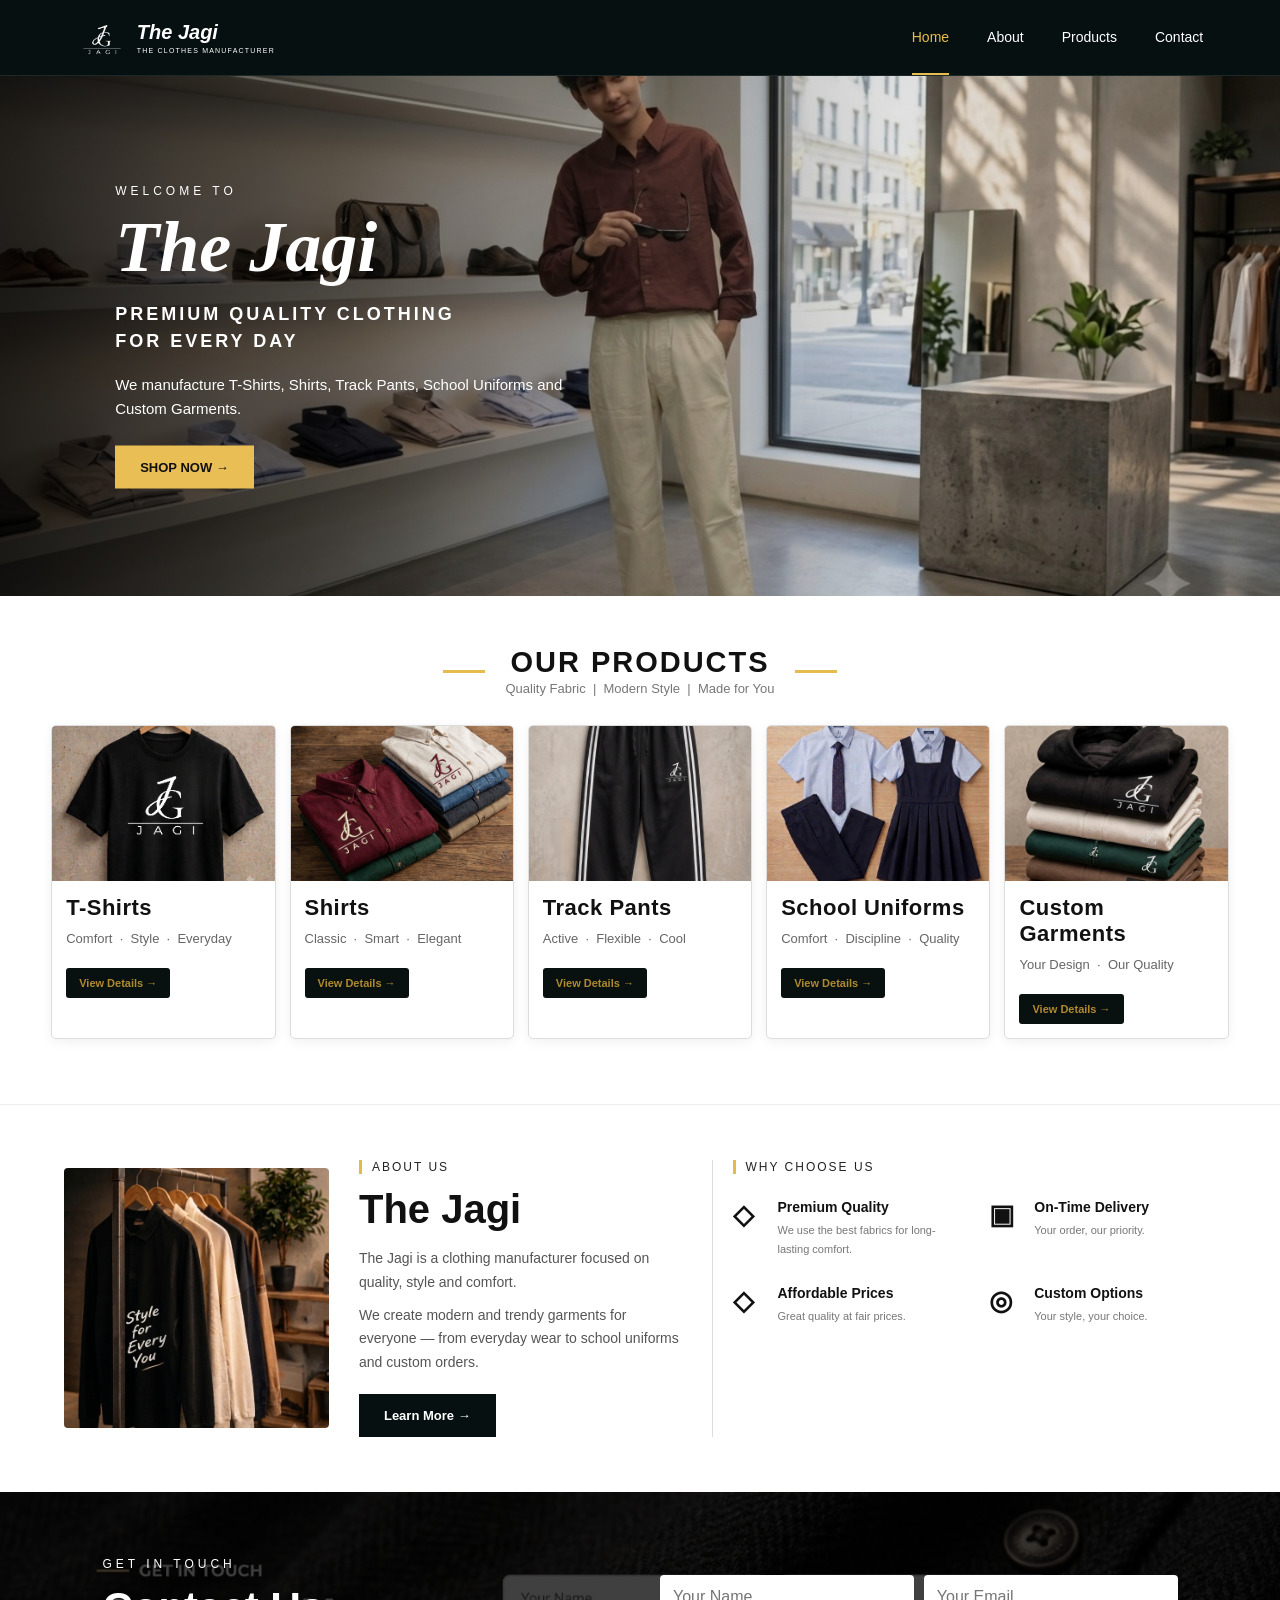
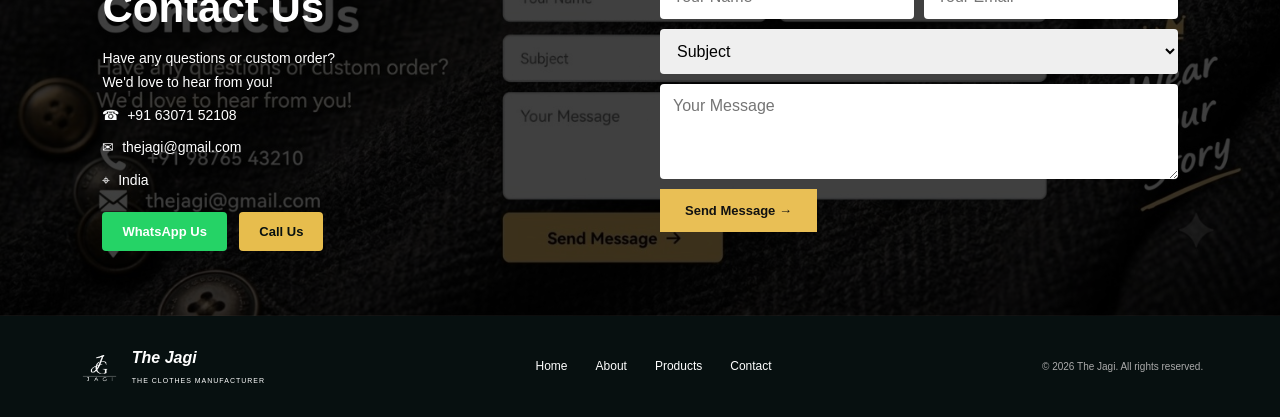
==== commit 9613aded: "Update index.html" ====
--- a/index.html
+++ b/index.html
@@ -24,7 +24,7 @@
 
 <main>
 <section class="hero" id="home">
-  <img class="hero-photo" src="images/hero.png" alt="The Jagi fashion collection">
+  <img class="hero-photo" src="images/hero.jpg" alt="The Jagi fashion collection">
   <div class="hero-overlay"></div>
   <div class="hero-content">
     <p class="eyebrow">WELCOME TO</p>
--- a/style.css
+++ b/style.css
@@ -698,4 +698,50 @@
 .call-btn:hover{
   transform:translateY(-3px);
   opacity:0.9;
-}
+}/* Mobile responsive */
+@media (max-width: 768px) {
+  .hero {
+    height: 600px;
+  }
+
+  .hero-photo {
+    object-position: 65% center;
+  }
+
+  .hero-overlay {
+    background: linear-gradient(
+      180deg,
+      rgba(0,0,0,.25),
+      rgba(0,0,0,.75)
+    );
+  }
+
+  .hero-content {
+    left: 6%;
+    right: 6%;
+    top: auto;
+    bottom: 50px;
+    transform: none;
+    max-width: none;
+  }
+
+  .hero h1 {
+    font-size: 48px;
+  }
+
+  .hero h2 {
+    font-size: 15px;
+    letter-spacing: 2px;
+    margin: 12px 0;
+  }
+
+  .hero-content > p:not(.eyebrow) {
+    font-size: 14px;
+    margin-bottom: 18px;
+  }
+
+  .eyebrow {
+    font-size: 10px;
+    letter-spacing: 2px;
+  }
+}
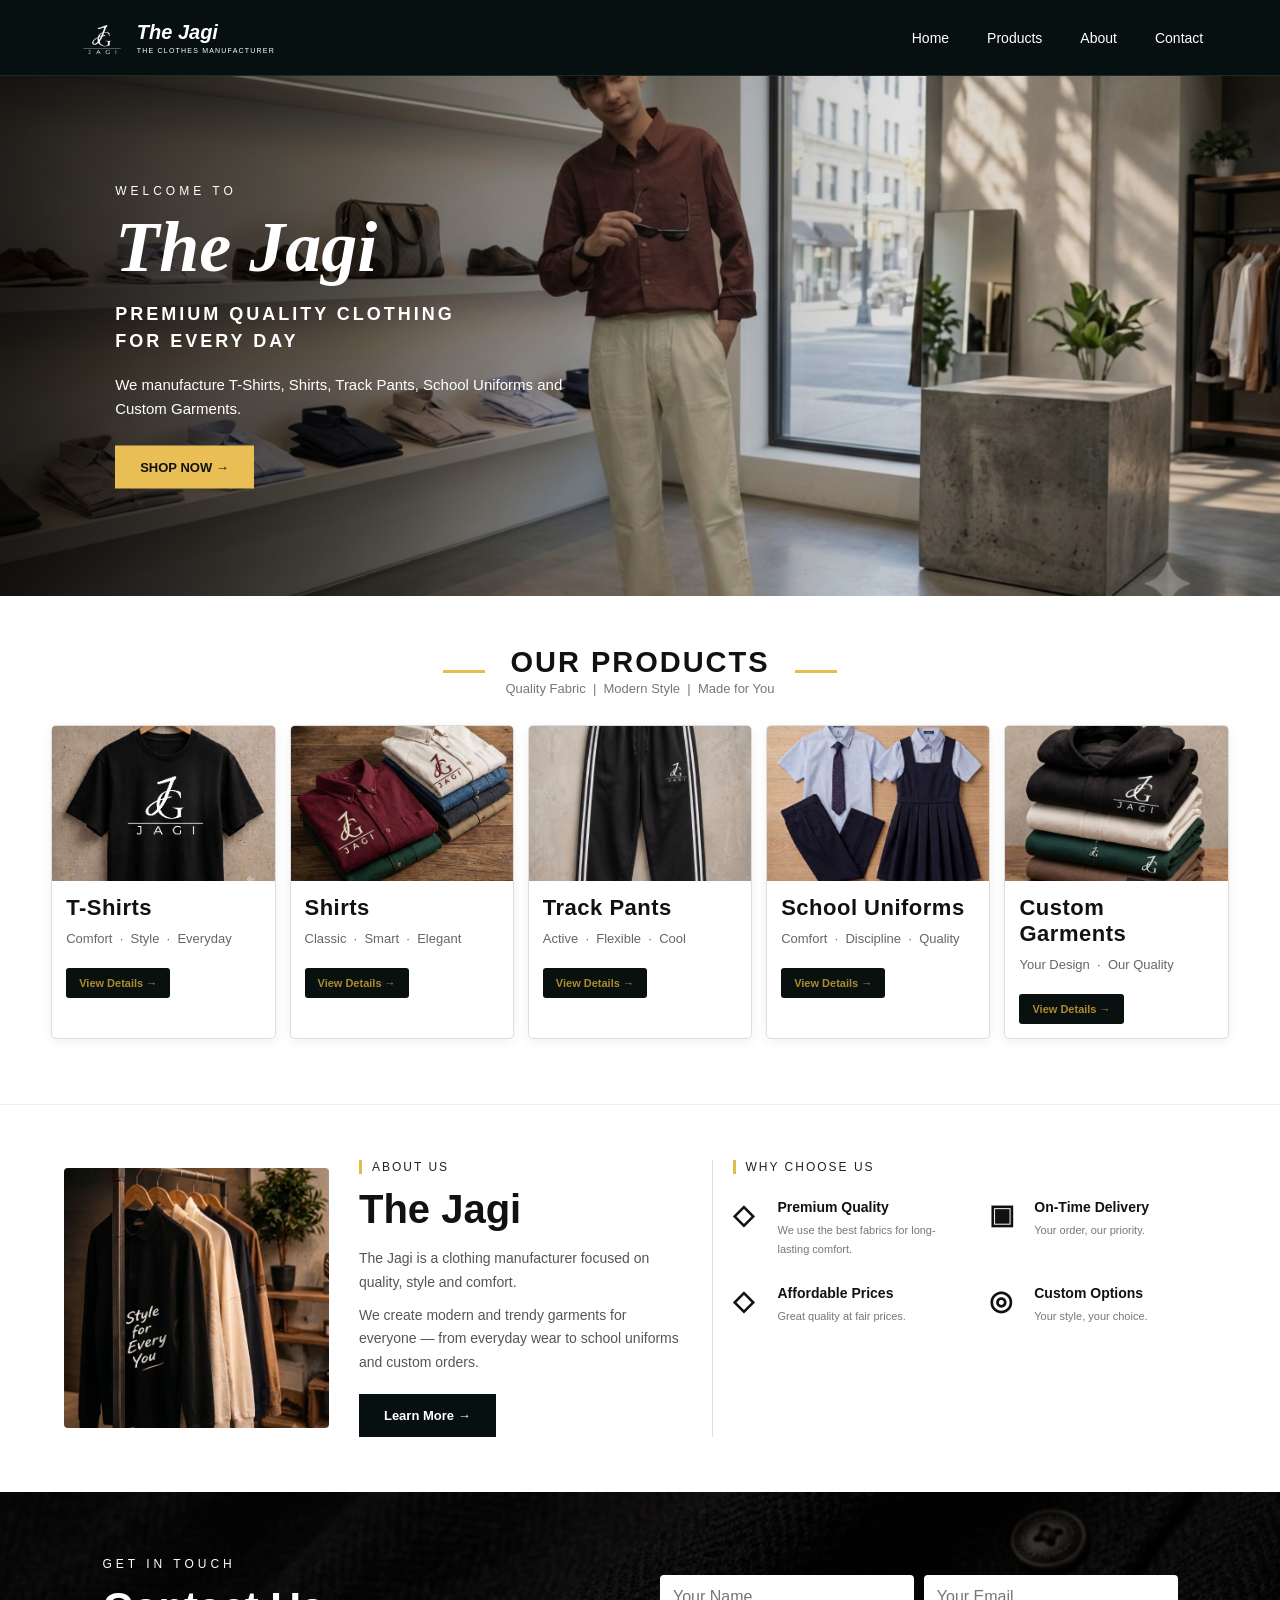
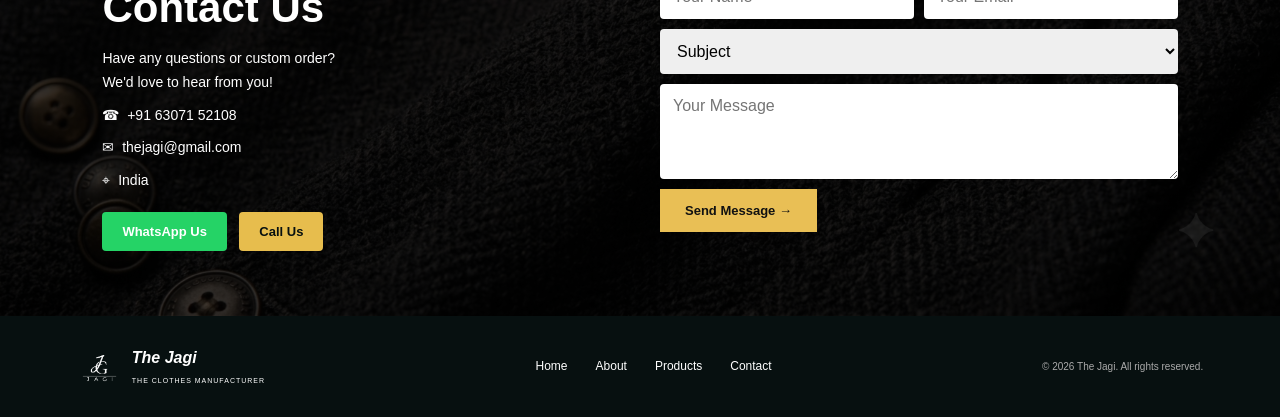
==== commit e783013a: "Update index.html" ====
--- a/index.html
+++ b/index.html
@@ -14,10 +14,10 @@
     <span><b>The Jagi</b><small>THE CLOTHES MANUFACTURER</small></span>
   </a>
   <nav>
-    <a class="active" href="#home">Home</a>
-    <a href="#about">About</a>
-    <a href="#products">Products</a>
-    <a href="#contact">Contact</a>
+    <a href="#home">Home</a>
+<a href="#products">Products</a>
+<a href="#about">About</a>
+<a href="#contact">Contact</a>
   </nav>
   <button class="menu" aria-label="Open menu">☰</button>
 </header>
--- a/style.css
+++ b/style.css
@@ -97,6 +97,7 @@
   height:100%;
   object-fit:cover;
   object-position:center;
+  display:black;
 }
 
 .hero-overlay{
@@ -744,4 +745,12 @@
     font-size: 10px;
     letter-spacing: 2px;
   }
-}
+}@media (max-width:768px){
+  .hero{
+    height:620px;
+  }
+
+  .hero-photo{
+    object-position:center;
+  }
+}
